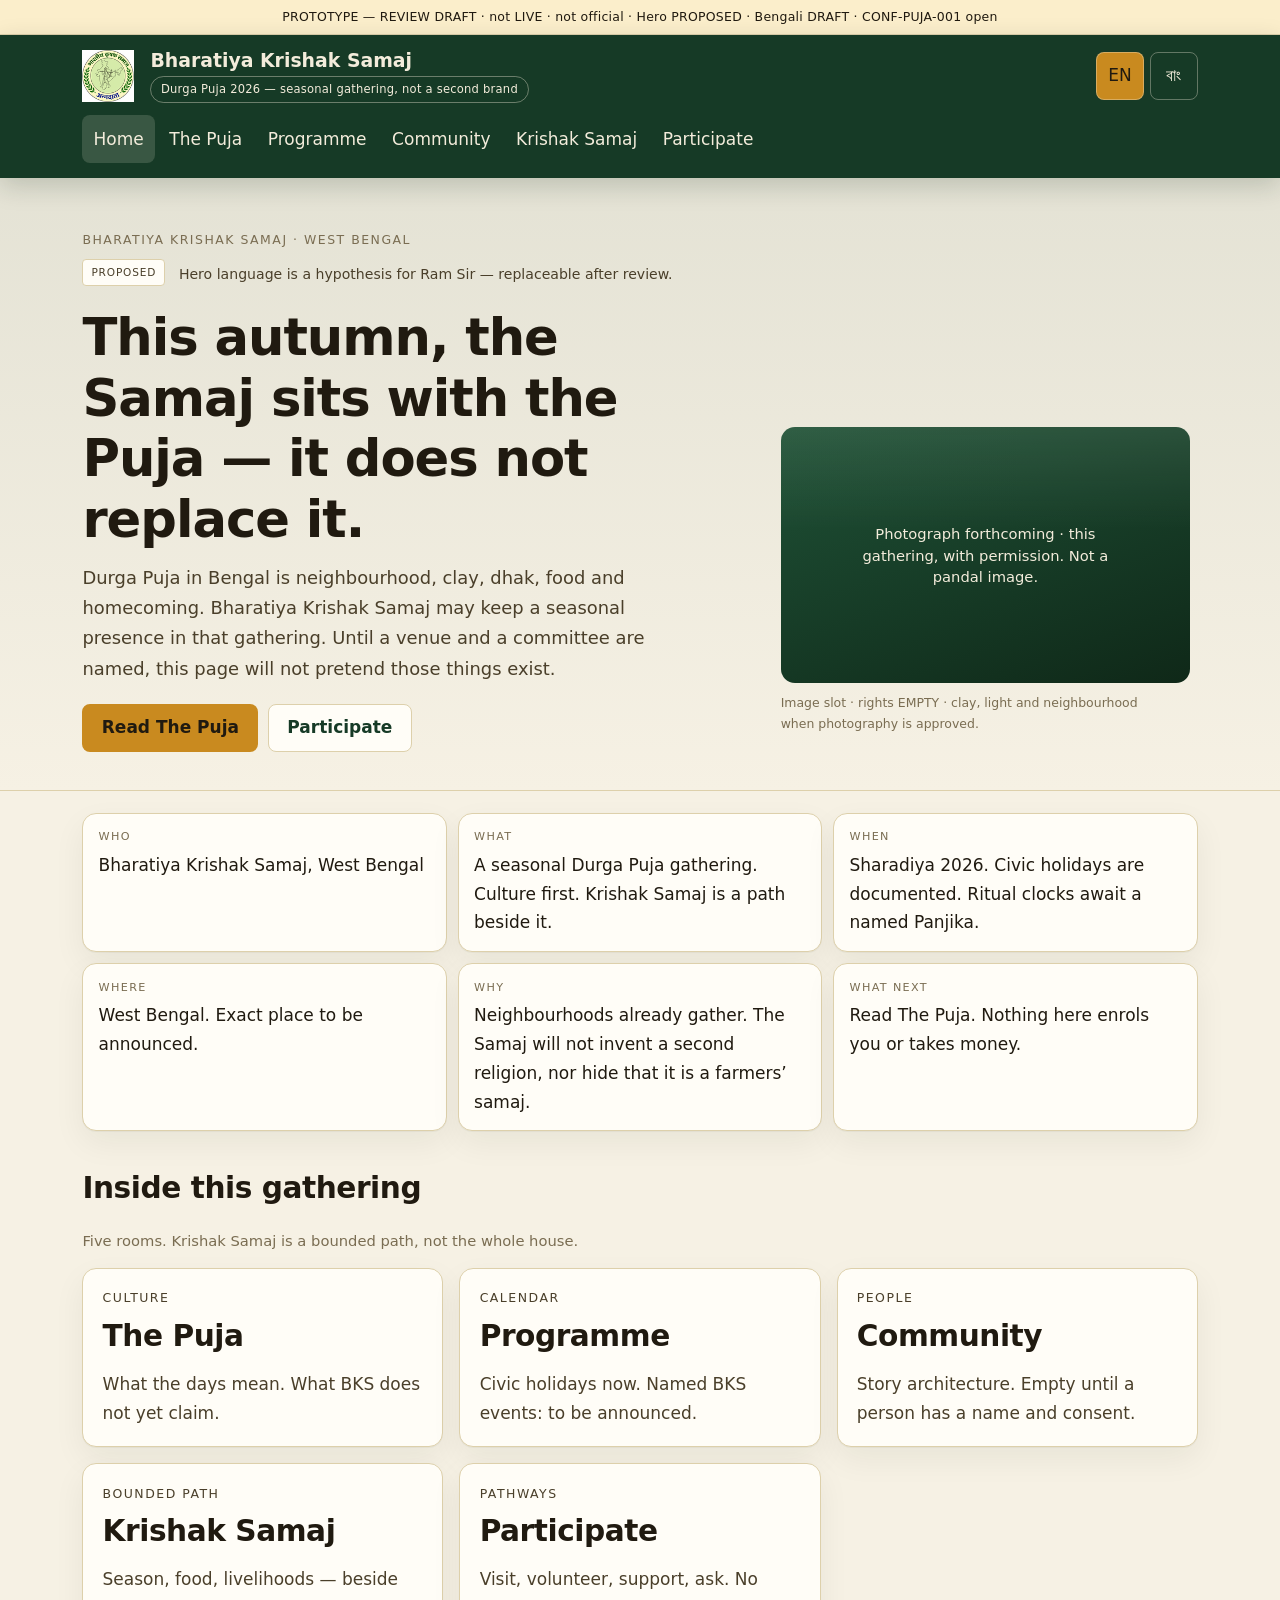
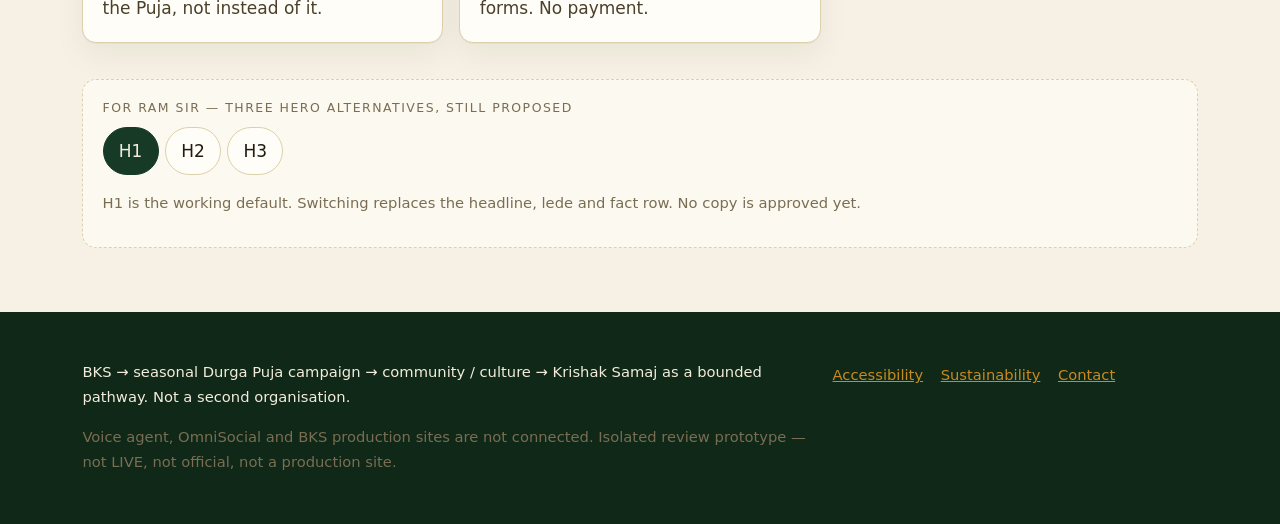
==== index.html @ e08577ad "Add isolated BKS Durga Puja 2026 review prototype. Co-authored-by: Cursor <cursoragent@cursor.com>" ====
<!DOCTYPE html>
<html lang="en">
<head>
  <meta charset="utf-8">
  <meta name="viewport" content="width=device-width, initial-scale=1">
  <meta name="robots" content="noindex, nofollow, noarchive">
  <title>BKS Durga Puja 2026 — prototype review draft</title>
  <meta http-equiv="refresh" content="0; url=/prototype/">
</head>
<body>
  <p>BKS Durga Puja 2026 — <strong>PROTOTYPE — REVIEW DRAFT</strong>. Not live. Not official.</p>
  <p><a href="/prototype/">Open the isolated review prototype</a></p>
</body>
</html>
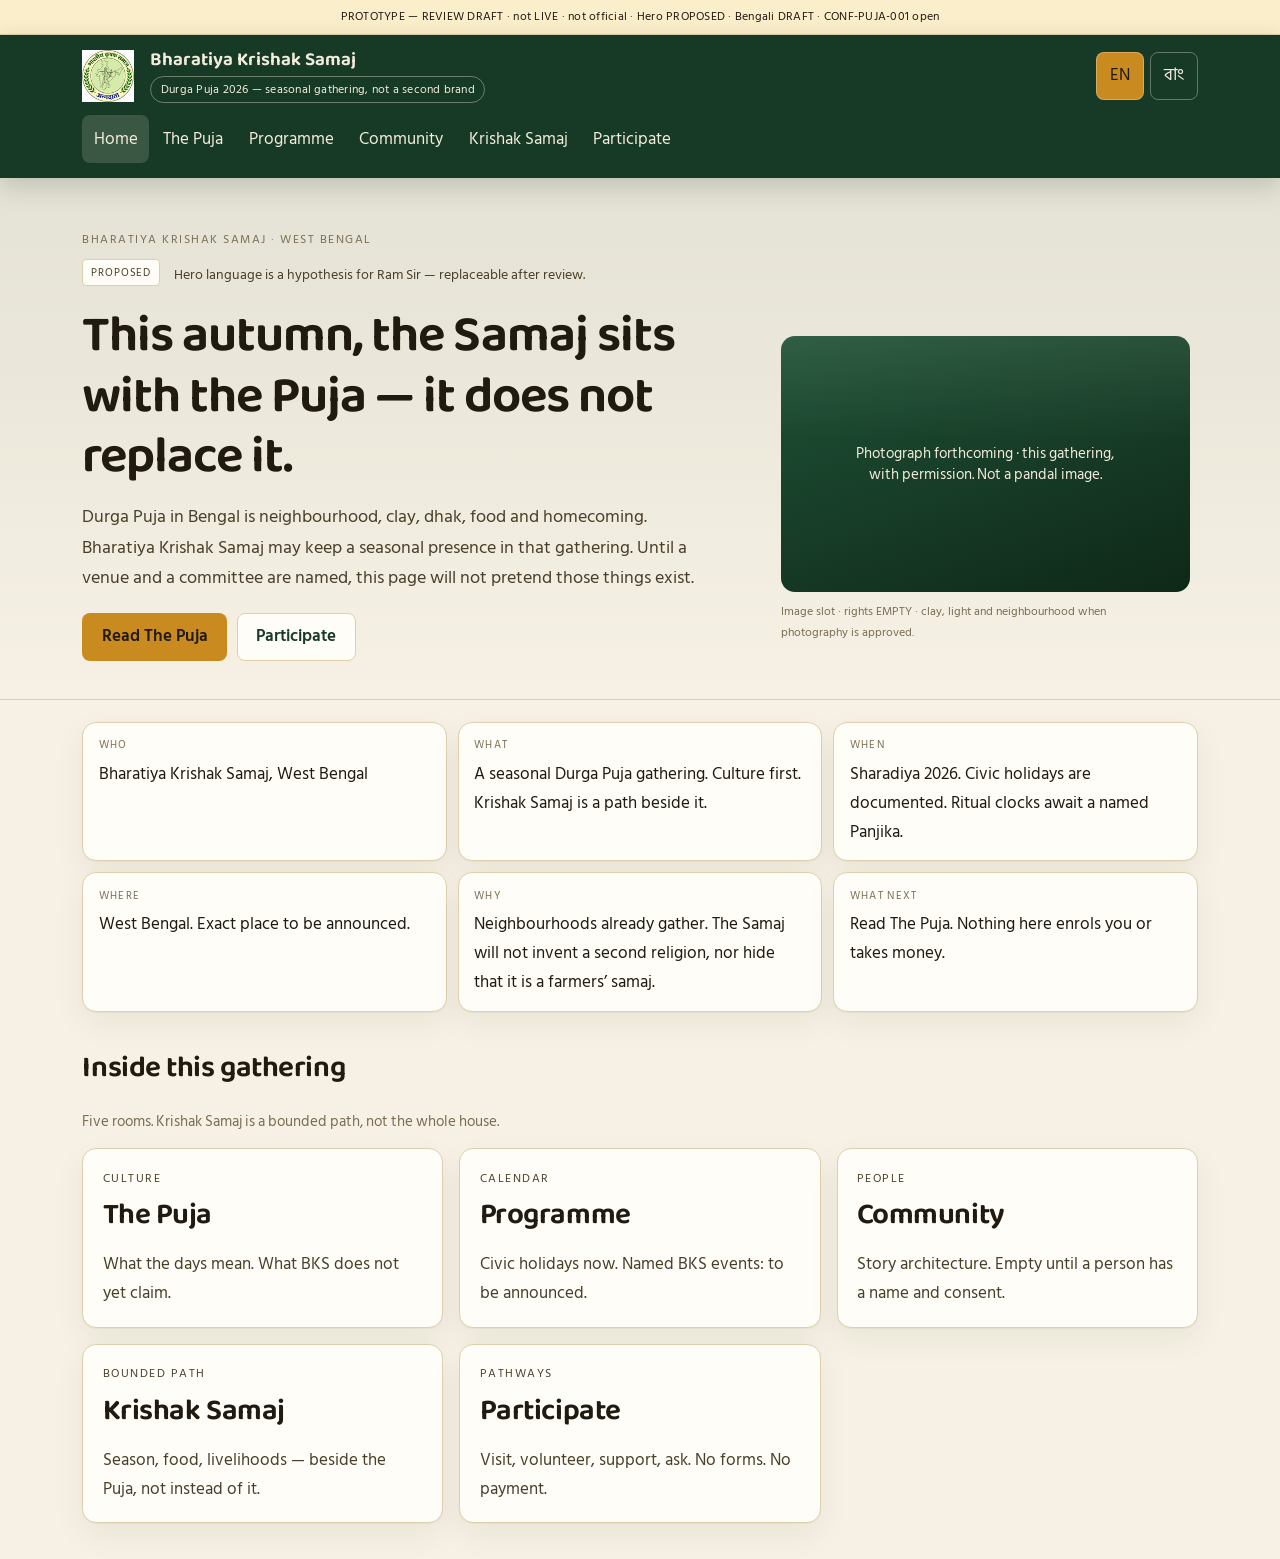
==== commit 629342a0: "Fix GitHub Pages relative prototype path for isolated review. Co-authored-by: Cursor <cursoragent@cu" ====
--- a/index.html
+++ b/index.html
@@ -5,10 +5,10 @@
   <meta name="viewport" content="width=device-width, initial-scale=1">
   <meta name="robots" content="noindex, nofollow, noarchive">
   <title>BKS Durga Puja 2026 — prototype review draft</title>
-  <meta http-equiv="refresh" content="0; url=/prototype/">
+  <meta http-equiv="refresh" content="0; url=prototype/">
 </head>
 <body>
   <p>BKS Durga Puja 2026 — <strong>PROTOTYPE — REVIEW DRAFT</strong>. Not live. Not official.</p>
-  <p><a href="/prototype/">Open the isolated review prototype</a></p>
+  <p><a href="prototype/">Open the isolated review prototype</a></p>
 </body>
 </html>
